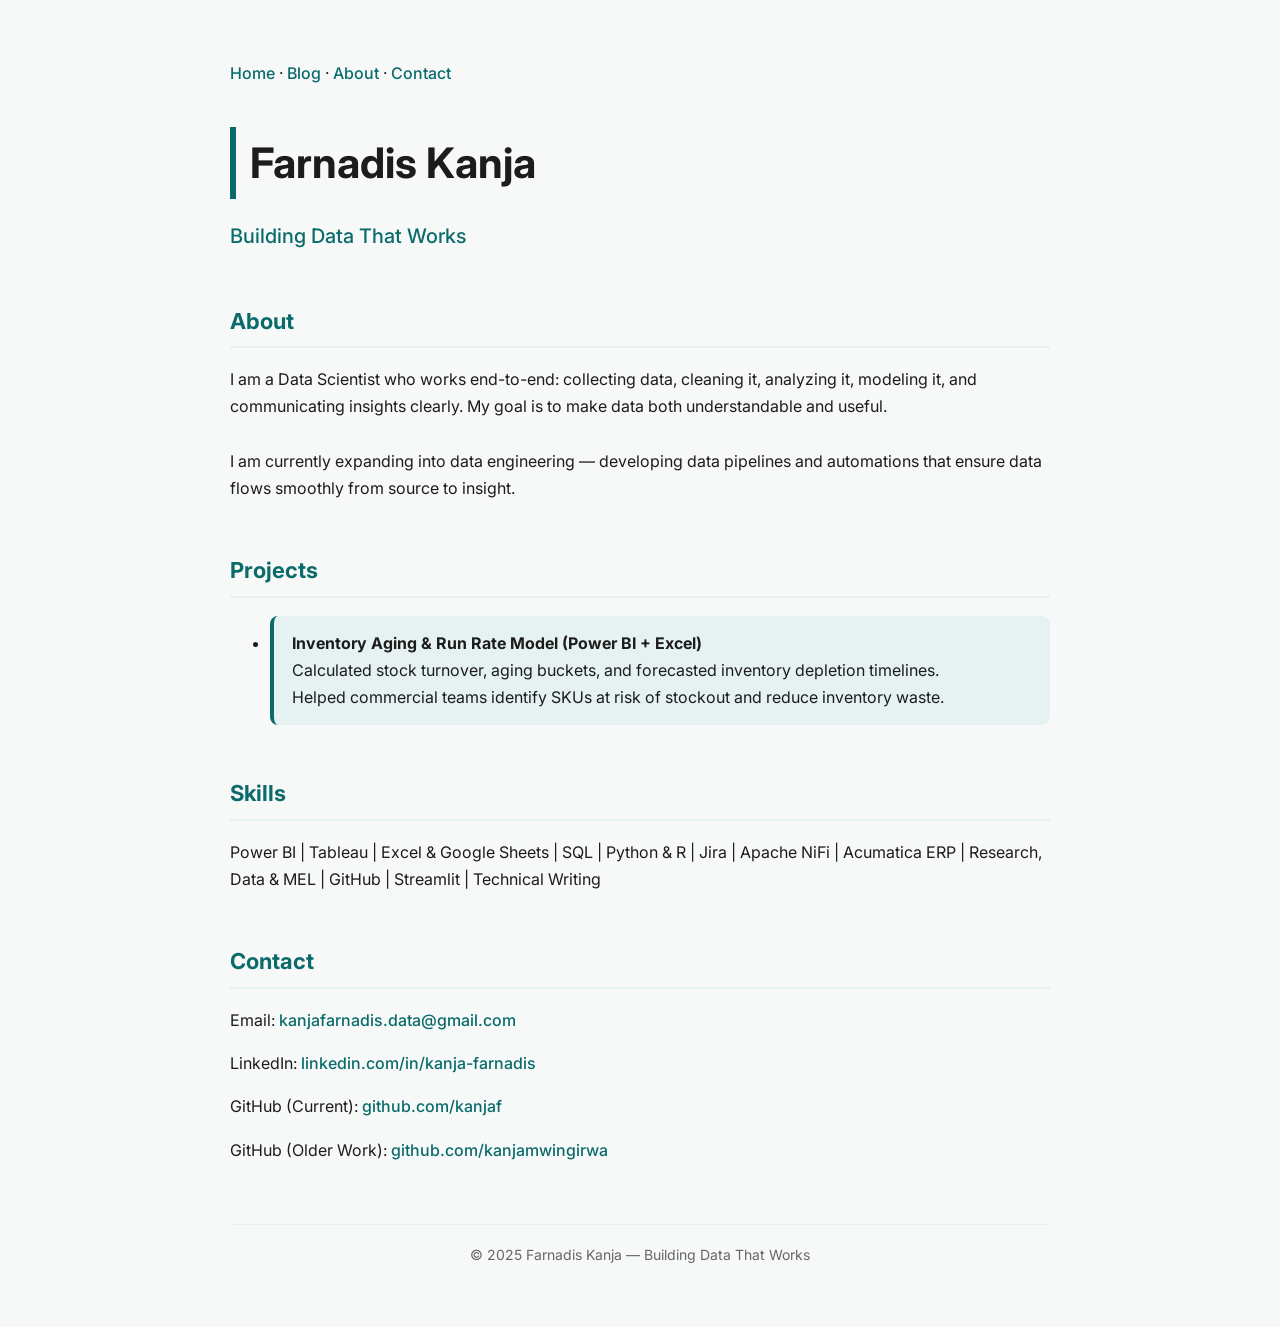
==== index.html @ cde95579 "Update index.html" ====
<!DOCTYPE html>
<html lang="en">
<head>
  <meta charset="UTF-8" />
  <meta name="viewport" content="width=device-width, initial-scale=1.0" />
  <title>Farnadis Kanja | Building Data That Works</title>
  <link href="https://fonts.googleapis.com/css2?family=Inter:wght@300;500;700&display=swap" rel="stylesheet">

  <style>
    :root {
      --teal: #0b6b6b;
      --teal-soft: #e6f2f2;
    }

    body {
      font-family: 'Inter', sans-serif;
      background: #f7f9f9;
      color: #1c1c1c;
      max-width: 820px;
      margin: 60px auto;
      padding: 0 20px;
      line-height: 1.7;
    }

    h1 {
      font-size: 42px;
      margin-bottom: 5px;
      font-weight: 700;
      border-left: 6px solid var(--teal);
      padding-left: 14px;
    }

    .tagline {
      color: var(--teal);
      font-size: 20px;
      margin-bottom: 40px;
      font-weight: 500;
    }

    h2 {
      font-size: 22px;
      margin-top: 50px;
      color: var(--teal);
      border-bottom: 2px solid var(--teal-soft);
      padding-bottom: 6px;
    }

    a {
      color: var(--teal);
      text-decoration: none;
      font-weight: 500;
    }
    a:hover {
      text-decoration: underline;
    }

    .nav {
      margin-bottom: 40px;
      font-size: 16px;
    }

    .project-list li {
      background: var(--teal-soft);
      padding: 14px 18px;
      margin-bottom: 12px;
      border-radius: 8px;
      border-left: 4px solid var(--teal);
    }

    footer {
      margin-top: 60px;
      font-size: 14px;
      color: #666;
      text-align: center;
      border-top: 1px solid var(--teal-soft);
      padding-top: 18px;
    }
  </style>
</head>

<body>

  <nav class="nav">
    <a href="/index.html">Home</a> ·
    <a href="/articles/index.html">Blog</a> ·
    <a href="/about.html">About</a> ·
    <a href="/contact.html">Contact</a>
  </nav>

  <h1>Farnadis Kanja</h1>
  <p class="tagline">Building Data That Works</p>

  <h2>About</h2>
  <p>
    I am a Data Scientist who works end-to-end: collecting data, cleaning it, analyzing it, modeling it, and communicating insights clearly. My goal is to make data both understandable and useful.
    <br><br>
    I am currently expanding into data engineering — developing data pipelines and automations that ensure data flows smoothly from source to insight.
  </p>

  <h2>Projects</h2>
  <ul class="project-list">
    <li>
      <strong>Inventory Aging & Run Rate Model (Power BI + Excel)</strong><br>
      Calculated stock turnover, aging buckets, and forecasted inventory depletion timelines.<br>
      Helped commercial teams identify SKUs at risk of stockout and reduce inventory waste.
    </li>
  </ul>

  <h2>Skills</h2>
  <p>
    Power BI | Tableau | Excel & Google Sheets | SQL | Python & R | Jira | Apache NiFi | Acumatica ERP | Research, Data & MEL | GitHub | Streamlit | Technical Writing
  </p>

  <h2>Contact</h2>
  <p>Email: <a href="mailto:kanjafarnadis.data@gmail.com">kanjafarnadis.data@gmail.com</a></p>
  <p>LinkedIn: <a href="https://www.linkedin.com/in/kanja-farnadis" target="_blank">linkedin.com/in/kanja-farnadis</a></p>
  <p>GitHub (Current): <a href="https://github.com/kanjaf" target="_blank">github.com/kanjaf</a></p>
  <p>GitHub (Older Work): <a href="https://github.com/kanjamwingirwa" target="_blank">github.com/kanjamwingirwa</a></p>

  <footer>
    © 2025 Farnadis Kanja — Building Data That Works
  </footer>

</body>
</html>
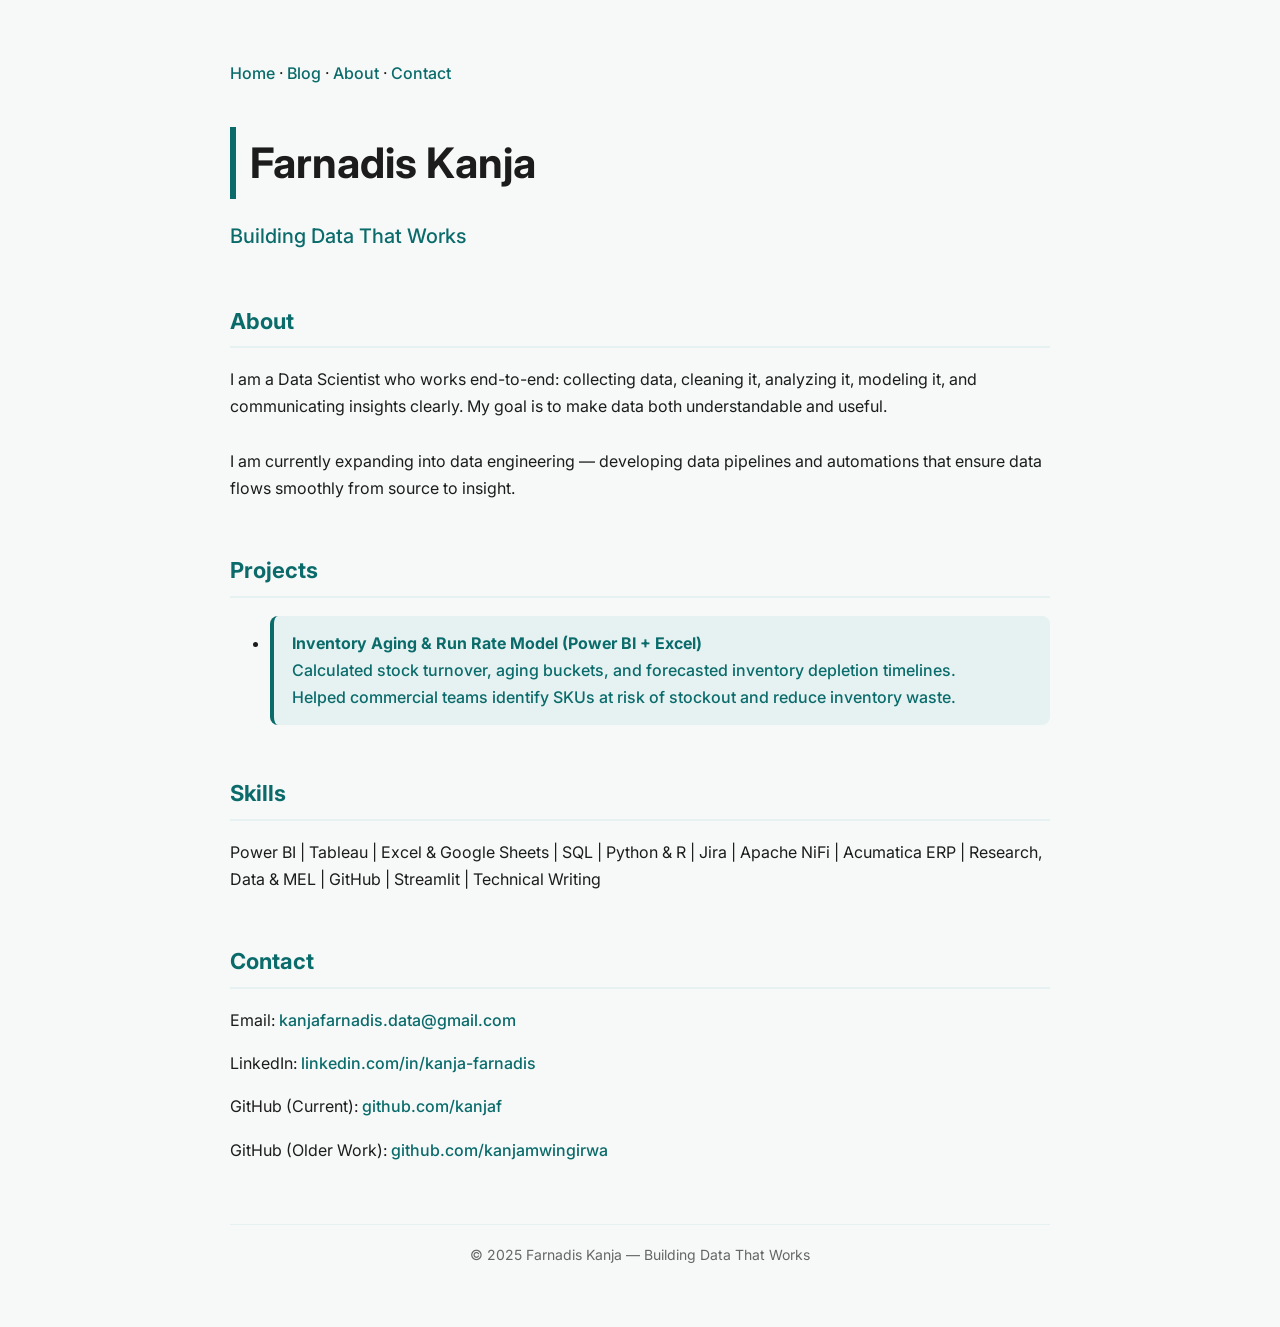
==== commit 2d963c14: "Update index.html" ====
--- a/index.html
+++ b/index.html
@@ -98,13 +98,16 @@
   </p>
 
   <h2>Projects</h2>
-  <ul class="project-list">
-    <li>
+<ul class="project-list">
+  <li>
+    <a href="inventory-model.html">
       <strong>Inventory Aging & Run Rate Model (Power BI + Excel)</strong><br>
       Calculated stock turnover, aging buckets, and forecasted inventory depletion timelines.<br>
       Helped commercial teams identify SKUs at risk of stockout and reduce inventory waste.
-    </li>
-  </ul>
+    </a>
+  </li>
+</ul>
+
 
   <h2>Skills</h2>
   <p>
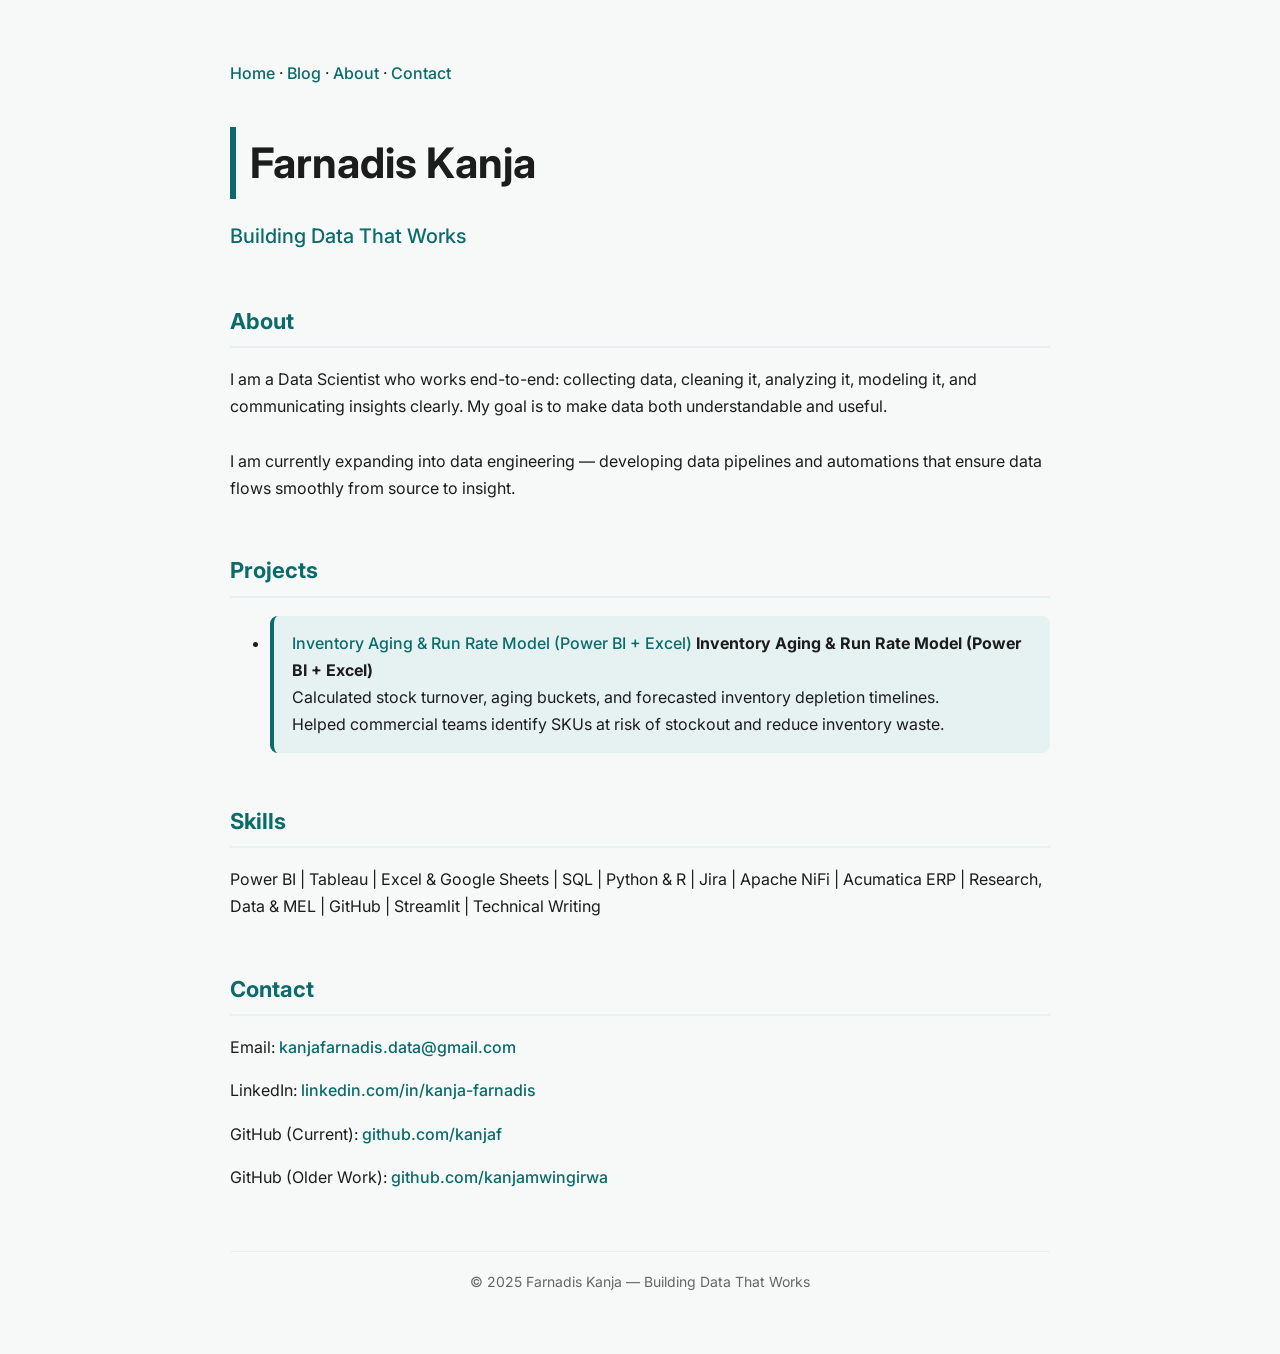
==== commit 5174bd42: "Update index.html" ====
--- a/index.html
+++ b/index.html
@@ -100,7 +100,7 @@
   <h2>Projects</h2>
 <ul class="project-list">
   <li>
-    <a href="inventory-model.html">
+    <a href="projects/index.html">Inventory Aging & Run Rate Model (Power BI + Excel)</a>
       <strong>Inventory Aging & Run Rate Model (Power BI + Excel)</strong><br>
       Calculated stock turnover, aging buckets, and forecasted inventory depletion timelines.<br>
       Helped commercial teams identify SKUs at risk of stockout and reduce inventory waste.
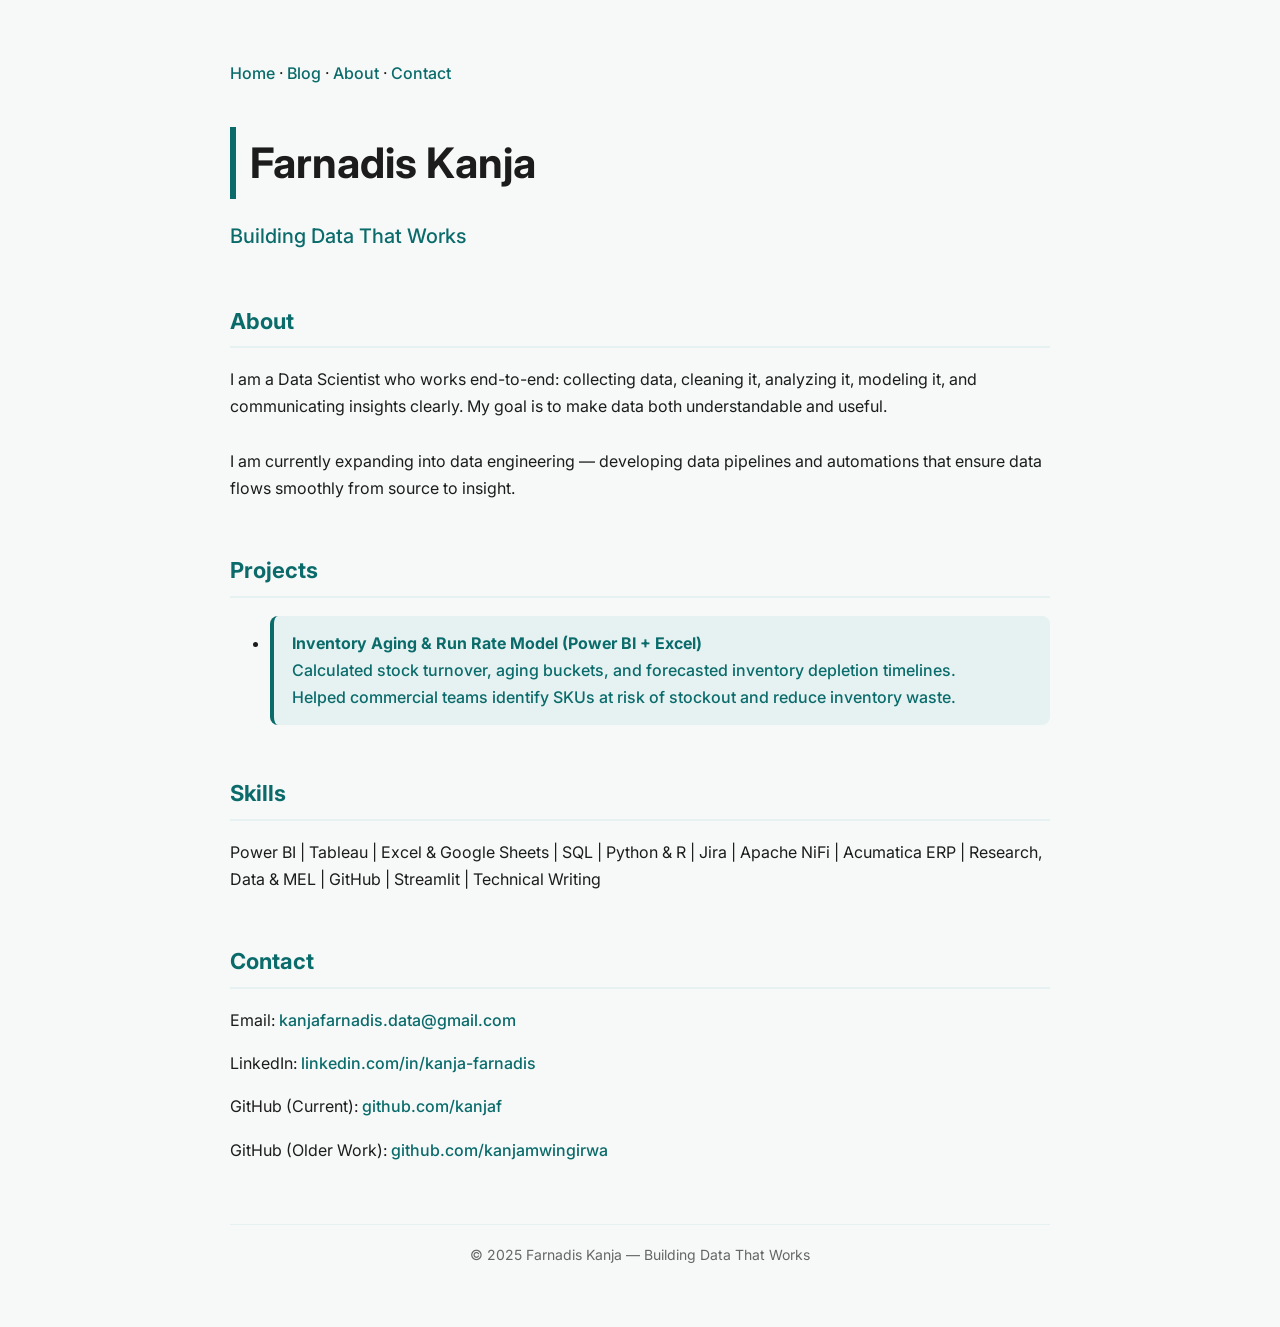
==== commit 23bc2a06: "Update index.html" ====
--- a/index.html
+++ b/index.html
@@ -98,15 +98,16 @@
   </p>
 
   <h2>Projects</h2>
-<ul class="project-list">
-  <li>
-    <a href="projects/index.html">Inventory Aging & Run Rate Model (Power BI + Excel)</a>
+  <ul class="project-list">
+   <li>
+    <a href="projects/index.html">
       <strong>Inventory Aging & Run Rate Model (Power BI + Excel)</strong><br>
       Calculated stock turnover, aging buckets, and forecasted inventory depletion timelines.<br>
       Helped commercial teams identify SKUs at risk of stockout and reduce inventory waste.
     </a>
-  </li>
-</ul>
+   </li>
+  </ul>
+
 
 
   <h2>Skills</h2>
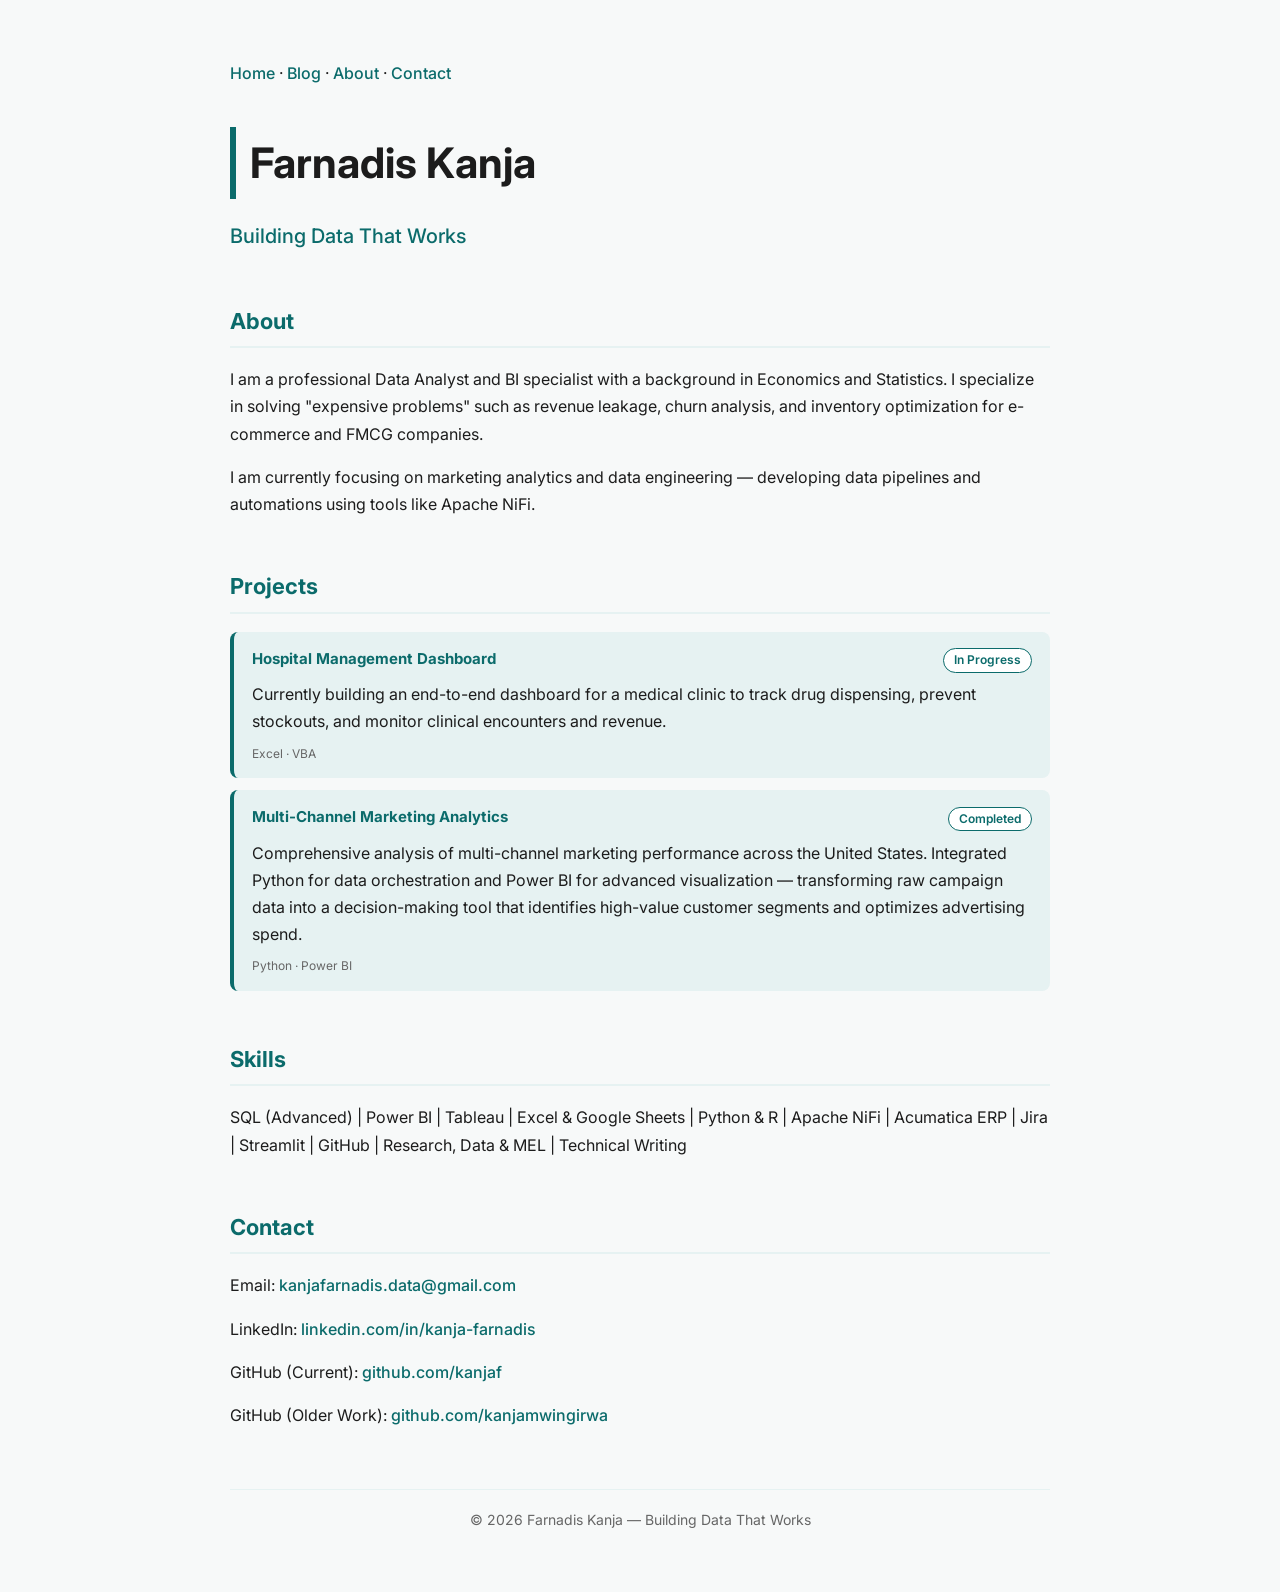
==== commit 37cd2e55: "Update index.html" ====
--- a/index.html
+++ b/index.html
@@ -3,15 +3,14 @@
 <head>
   <meta charset="UTF-8" />
   <meta name="viewport" content="width=device-width, initial-scale=1.0" />
+  <meta name="description" content="Farnadis Kanja — Data Analyst and BI Specialist solving revenue leakage, churn, and inventory problems." />
   <title>Farnadis Kanja | Building Data That Works</title>
   <link href="https://fonts.googleapis.com/css2?family=Inter:wght@300;500;700&display=swap" rel="stylesheet">
-
   <style>
     :root {
       --teal: #0b6b6b;
       --teal-soft: #e6f2f2;
     }
-
     body {
       font-family: 'Inter', sans-serif;
       background: #f7f9f9;
@@ -21,7 +20,6 @@
       padding: 0 20px;
       line-height: 1.7;
     }
-
     h1 {
       font-size: 42px;
       margin-bottom: 5px;
@@ -29,14 +27,12 @@
       border-left: 6px solid var(--teal);
       padding-left: 14px;
     }
-
     .tagline {
       color: var(--teal);
       font-size: 20px;
       margin-bottom: 40px;
       font-weight: 500;
     }
-
     h2 {
       font-size: 22px;
       margin-top: 50px;
@@ -44,7 +40,6 @@
       border-bottom: 2px solid var(--teal-soft);
       padding-bottom: 6px;
     }
-
     a {
       color: var(--teal);
       text-decoration: none;
@@ -53,20 +48,58 @@
     a:hover {
       text-decoration: underline;
     }
-
     .nav {
       margin-bottom: 40px;
       font-size: 16px;
     }
-
+    .project-list {
+      list-style: none;
+      padding: 0;
+      margin: 0;
+    }
     .project-list li {
       background: var(--teal-soft);
       padding: 14px 18px;
       margin-bottom: 12px;
       border-radius: 8px;
       border-left: 4px solid var(--teal);
+      transition: box-shadow 0.2s, transform 0.15s;
     }
-
+    .project-list li:hover {
+      box-shadow: 0 3px 14px rgba(11,107,107,0.13);
+      transform: translateY(-2px);
+    }
+    .project-list li a {
+      display: block;
+      color: #1c1c1c;
+      font-weight: 400;
+    }
+    .project-list li a strong {
+      color: var(--teal);
+      font-size: 15px;
+      display: block;
+      margin-bottom: 4px;
+    }
+    .proj-meta {
+      display: flex;
+      align-items: center;
+      justify-content: space-between;
+      margin-bottom: 6px;
+    }
+    .proj-tag {
+      font-size: 12px;
+      font-weight: 600;
+      color: var(--teal);
+      background: #fff;
+      border: 1px solid var(--teal);
+      border-radius: 20px;
+      padding: 1px 10px;
+    }
+    .proj-tools {
+      font-size: 12px;
+      color: #666;
+      margin-top: 8px;
+    }
     footer {
       margin-top: 60px;
       font-size: 14px;
@@ -77,14 +110,13 @@
     }
   </style>
 </head>
-
 <body>
 
   <nav class="nav">
-    <a href="/index.html">Home</a> ·
-    <a href="/articles/index.html">Blog</a> ·
-    <a href="/about.html">About</a> ·
-    <a href="/contact.html">Contact</a>
+    <a href="index.html">Home</a> ·
+    <a href="articles/index.html">Blog</a> ·
+    <a href="about.html">About</a> ·
+    <a href="contact.html">Contact</a>
   </nav>
 
   <h1>Farnadis Kanja</h1>
@@ -92,37 +124,52 @@
 
   <h2>About</h2>
   <p>
-    I am a Data Scientist who works end-to-end: collecting data, cleaning it, analyzing it, modeling it, and communicating insights clearly. My goal is to make data both understandable and useful.
-    <br><br>
-    I am currently expanding into data engineering — developing data pipelines and automations that ensure data flows smoothly from source to insight.
+    I am a professional Data Analyst and BI specialist with a background in Economics and Statistics. I specialize in solving "expensive problems" such as revenue leakage, churn analysis, and inventory optimization for e-commerce and FMCG companies.
+  </p>
+  <p>
+    I am currently focusing on marketing analytics and data engineering — developing data pipelines and automations using tools like Apache NiFi.
   </p>
 
   <h2>Projects</h2>
   <ul class="project-list">
-   <li>
-    <a href="projects/index.html">
-      <strong>Inventory Aging & Run Rate Model (Power BI + Excel)</strong><br>
-      Calculated stock turnover, aging buckets, and forecasted inventory depletion timelines.<br>
-      Helped commercial teams identify SKUs at risk of stockout and reduce inventory waste.
-    </a>
-   </li>
+
+    <li>
+      <a href="projects/index.html">
+        <div class="proj-meta">
+          <strong>Hospital Management Dashboard</strong>
+          <span class="proj-tag">In Progress</span>
+        </div>
+        Currently building an end-to-end dashboard for a medical clinic to track drug dispensing, prevent stockouts, and monitor clinical encounters and revenue.
+        <div class="proj-tools">Excel · VBA</div>
+      </a>
+    </li>
+
+    <li>
+      <a href="projects/marketing-analytics.html">
+        <div class="proj-meta">
+          <strong>Multi-Channel Marketing Analytics</strong>
+          <span class="proj-tag">Completed</span>
+        </div>
+        Comprehensive analysis of multi-channel marketing performance across the United States. Integrated Python for data orchestration and Power BI for advanced visualization — transforming raw campaign data into a decision-making tool that identifies high-value customer segments and optimizes advertising spend.
+        <div class="proj-tools">Python · Power BI</div>
+      </a>
+    </li>
+
   </ul>
-
-
 
   <h2>Skills</h2>
   <p>
-    Power BI | Tableau | Excel & Google Sheets | SQL | Python & R | Jira | Apache NiFi | Acumatica ERP | Research, Data & MEL | GitHub | Streamlit | Technical Writing
+    SQL (Advanced) | Power BI | Tableau | Excel &amp; Google Sheets | Python &amp; R | Apache NiFi | Acumatica ERP | Jira | Streamlit | GitHub | Research, Data &amp; MEL | Technical Writing
   </p>
 
   <h2>Contact</h2>
   <p>Email: <a href="mailto:kanjafarnadis.data@gmail.com">kanjafarnadis.data@gmail.com</a></p>
-  <p>LinkedIn: <a href="https://www.linkedin.com/in/kanja-farnadis" target="_blank">linkedin.com/in/kanja-farnadis</a></p>
-  <p>GitHub (Current): <a href="https://github.com/kanjaf" target="_blank">github.com/kanjaf</a></p>
-  <p>GitHub (Older Work): <a href="https://github.com/kanjamwingirwa" target="_blank">github.com/kanjamwingirwa</a></p>
+  <p>LinkedIn: <a href="https://www.linkedin.com/in/kanja-farnadis" target="_blank" rel="noopener noreferrer">linkedin.com/in/kanja-farnadis</a></p>
+  <p>GitHub (Current): <a href="https://github.com/kanjaf" target="_blank" rel="noopener noreferrer">github.com/kanjaf</a></p>
+  <p>GitHub (Older Work): <a href="https://github.com/kanjamwingirwa" target="_blank" rel="noopener noreferrer">github.com/kanjamwingirwa</a></p>
 
   <footer>
-    © 2025 Farnadis Kanja — Building Data That Works
+    © 2026 Farnadis Kanja — Building Data That Works
   </footer>
 
 </body>
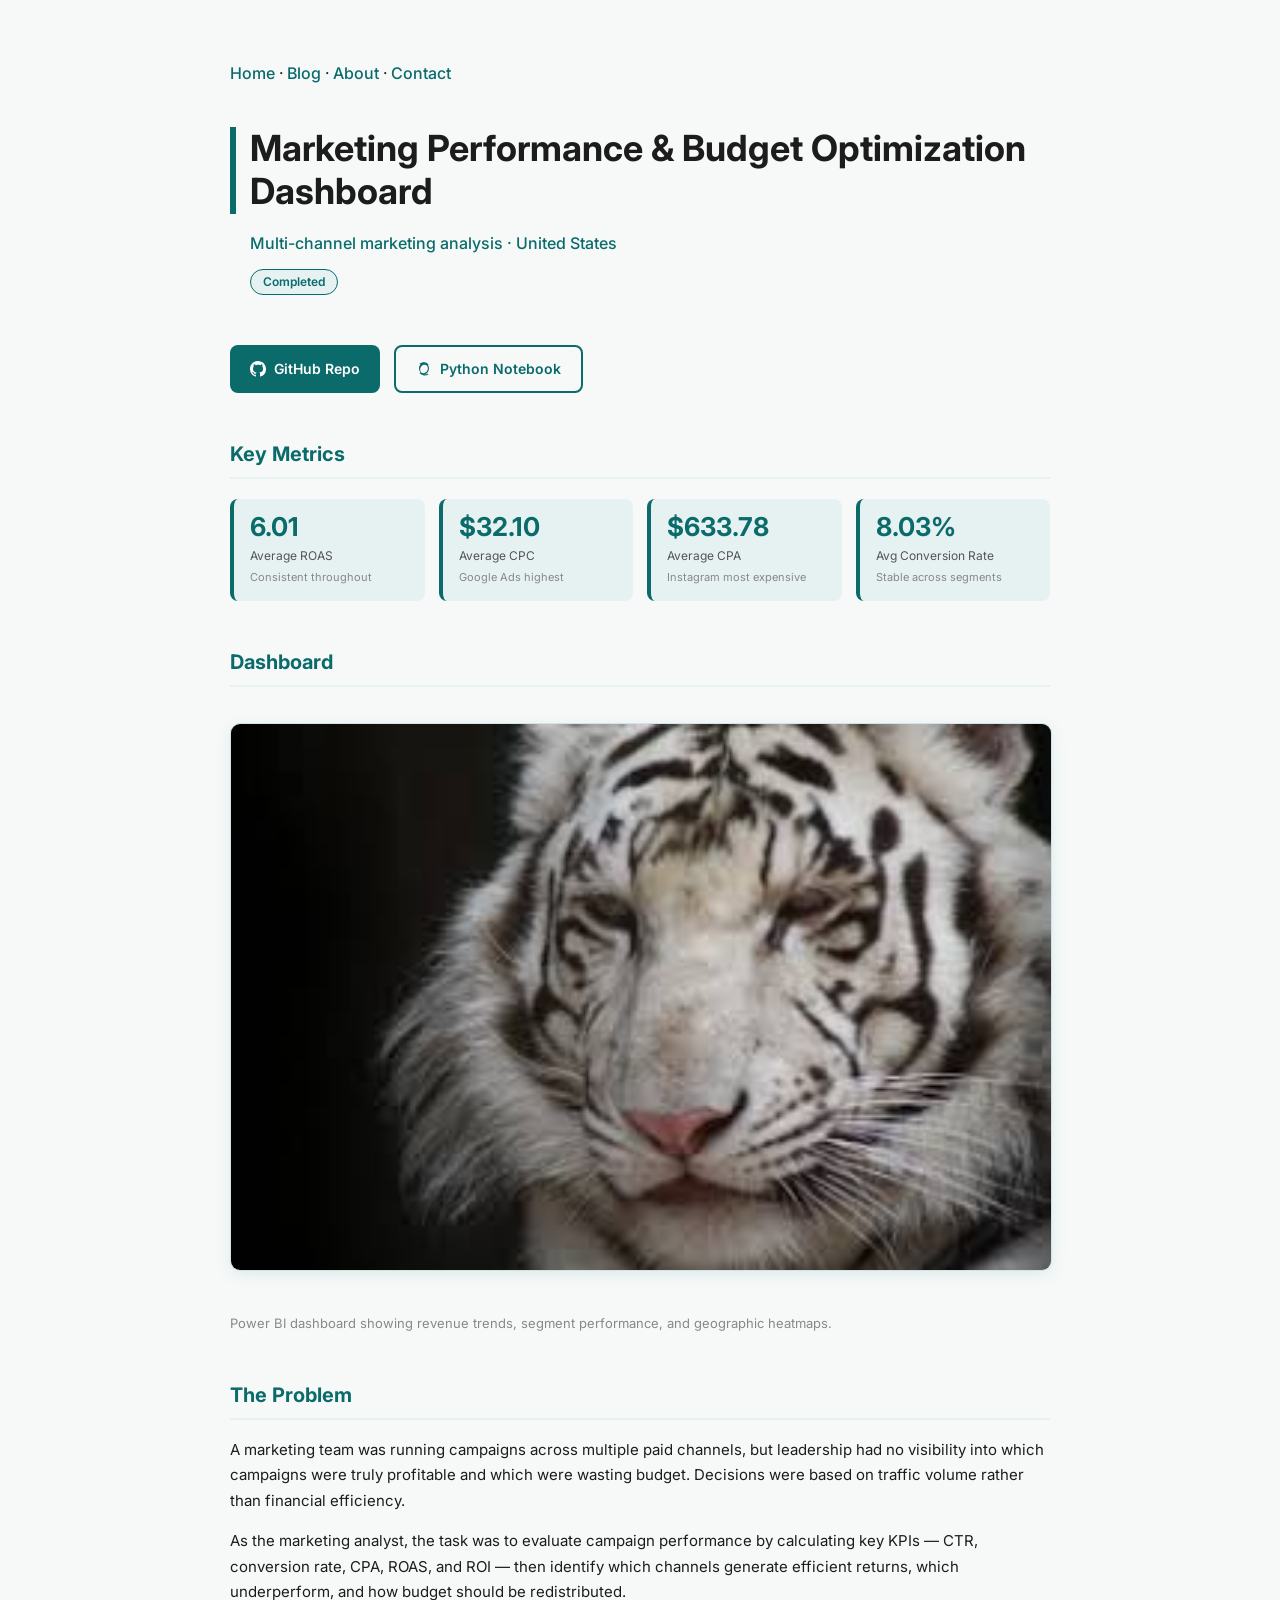
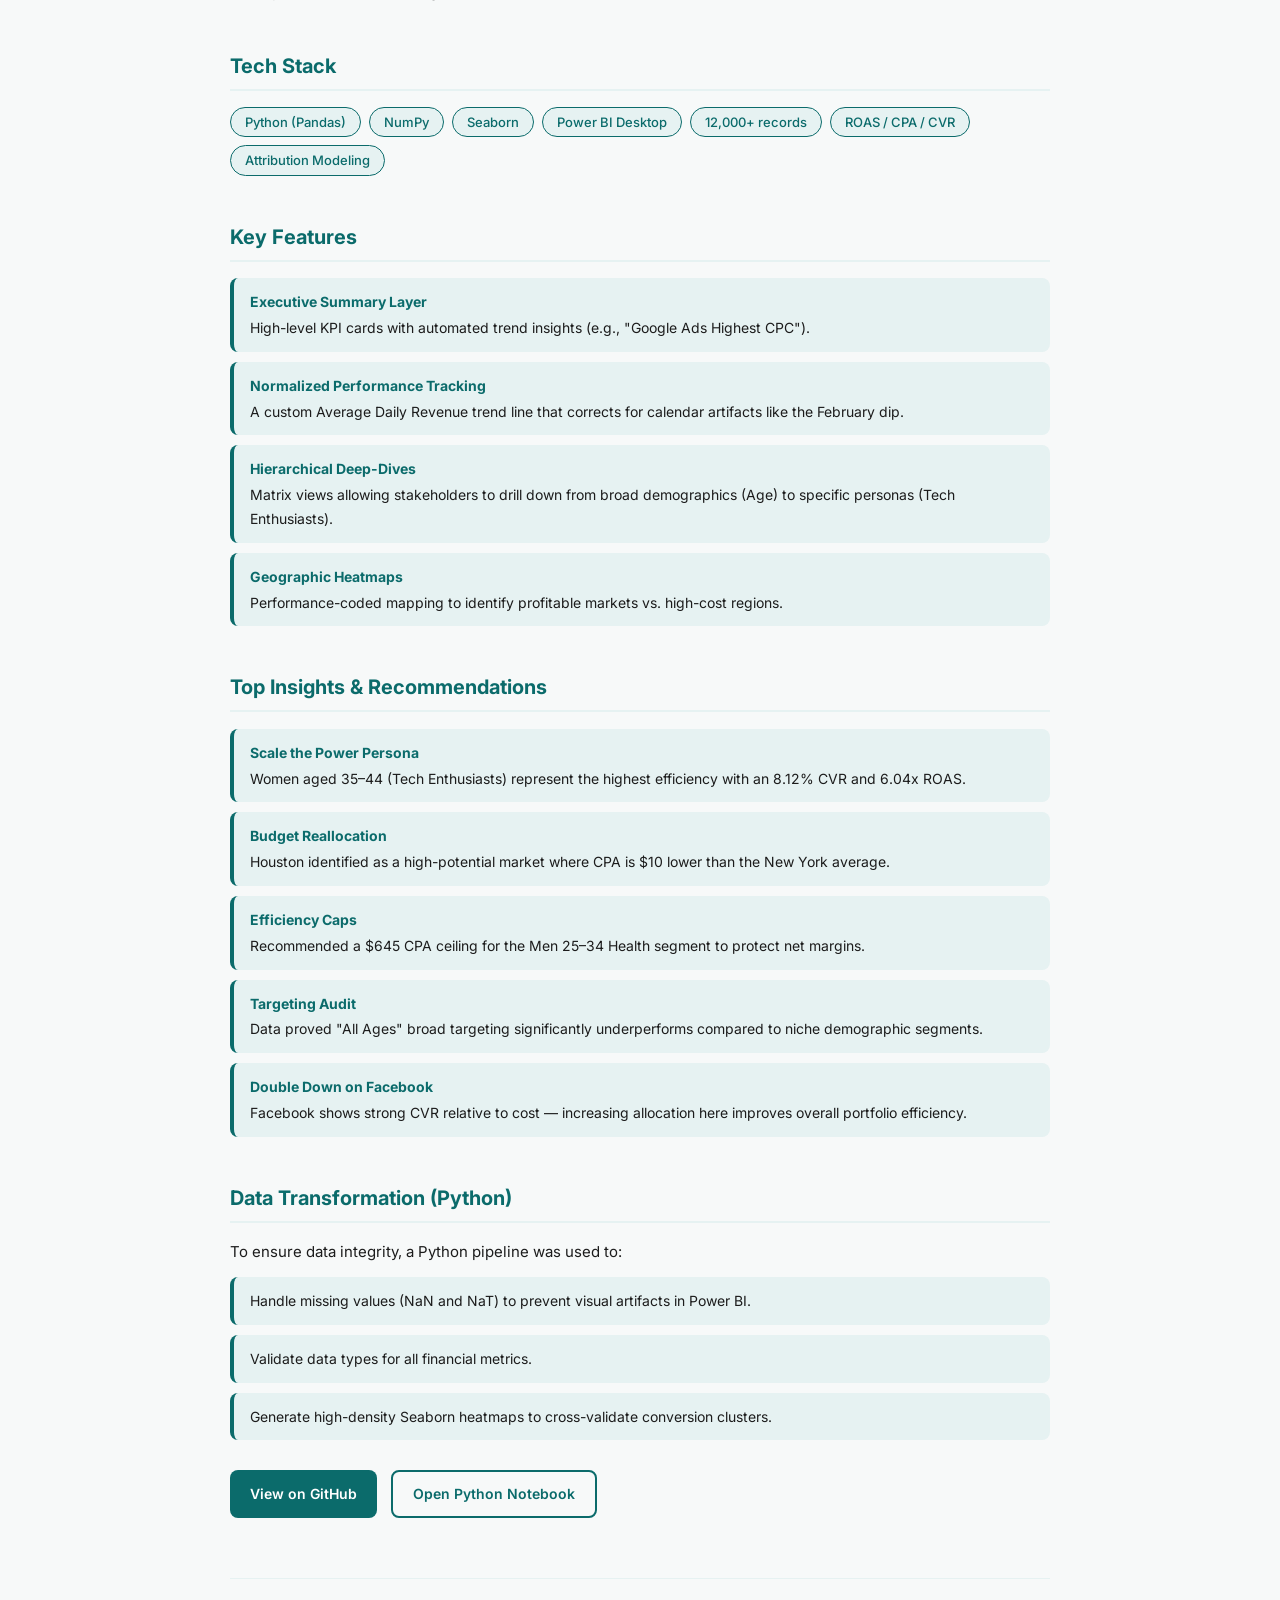
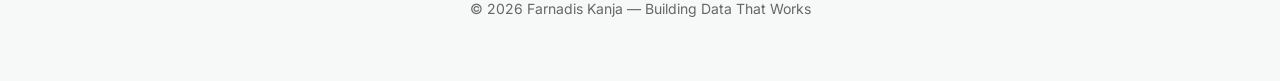
==== commit ed7fd61a: "Update index.html" ====
--- a/index.html
+++ b/index.html
@@ -3,8 +3,8 @@
 <head>
   <meta charset="UTF-8" />
   <meta name="viewport" content="width=device-width, initial-scale=1.0" />
-  <meta name="description" content="Farnadis Kanja — Data Analyst and BI Specialist solving revenue leakage, churn, and inventory problems." />
-  <title>Farnadis Kanja | Building Data That Works</title>
+  <meta name="description" content="Marketing Performance & Budget Optimization Dashboard — Farnadis Kanja" />
+  <title>Marketing Analytics | Farnadis Kanja</title>
   <link href="https://fonts.googleapis.com/css2?family=Inter:wght@300;500;700&display=swap" rel="stylesheet">
   <style>
     :root {
@@ -21,85 +21,168 @@
       line-height: 1.7;
     }
     h1 {
-      font-size: 42px;
+      font-size: 36px;
       margin-bottom: 5px;
       font-weight: 700;
       border-left: 6px solid var(--teal);
       padding-left: 14px;
+      line-height: 1.2;
     }
     .tagline {
       color: var(--teal);
+      font-size: 16px;
+      margin-bottom: 10px;
+      font-weight: 500;
+      padding-left: 20px;
+    }
+    .status-badge {
+      display: inline-block;
+      font-size: 12px;
+      font-weight: 600;
+      color: var(--teal);
+      background: var(--teal-soft);
+      border: 1px solid var(--teal);
+      border-radius: 20px;
+      padding: 2px 12px;
+      margin-left: 20px;
+      margin-bottom: 30px;
+    }
+    h2 {
       font-size: 20px;
-      margin-bottom: 40px;
-      font-weight: 500;
-    }
-    h2 {
-      font-size: 22px;
-      margin-top: 50px;
+      margin-top: 44px;
       color: var(--teal);
       border-bottom: 2px solid var(--teal-soft);
       padding-bottom: 6px;
     }
+    h3 {
+      font-size: 16px;
+      color: var(--teal);
+      margin-top: 20px;
+      margin-bottom: 6px;
+    }
     a {
       color: var(--teal);
       text-decoration: none;
       font-weight: 500;
     }
-    a:hover {
-      text-decoration: underline;
-    }
+    a:hover { text-decoration: underline; }
     .nav {
       margin-bottom: 40px;
       font-size: 16px;
     }
-    .project-list {
+
+    /* KPI cards */
+    .kpi-grid {
+      display: grid;
+      grid-template-columns: repeat(auto-fit, minmax(160px, 1fr));
+      gap: 14px;
+      margin: 20px 0;
+    }
+    .kpi-card {
+      background: var(--teal-soft);
+      border-left: 4px solid var(--teal);
+      border-radius: 8px;
+      padding: 14px 16px;
+    }
+    .kpi-card .kpi-value {
+      font-size: 26px;
+      font-weight: 700;
+      color: var(--teal);
+      line-height: 1.1;
+    }
+    .kpi-card .kpi-label {
+      font-size: 12px;
+      color: #555;
+      margin-top: 4px;
+    }
+    .kpi-card .kpi-note {
+      font-size: 11px;
+      color: #888;
+      margin-top: 2px;
+    }
+
+    /* Dashboard screenshot */
+    .dashboard-img {
+      width: 100%;
+      border-radius: 10px;
+      border: 1px solid #d0e4e4;
+      margin: 20px 0;
+      box-shadow: 0 4px 16px rgba(11,107,107,0.1);
+    }
+
+    /* Tech stack pills */
+    .pill-group {
+      display: flex;
+      flex-wrap: wrap;
+      gap: 8px;
+      margin: 14px 0;
+    }
+    .pill {
+      background: var(--teal-soft);
+      border: 1px solid var(--teal);
+      color: var(--teal);
+      font-size: 13px;
+      font-weight: 500;
+      border-radius: 20px;
+      padding: 3px 14px;
+    }
+
+    /* Insights list */
+    .insight-list {
       list-style: none;
       padding: 0;
       margin: 0;
     }
-    .project-list li {
-      background: var(--teal-soft);
-      padding: 14px 18px;
-      margin-bottom: 12px;
+    .insight-list li {
+      background: var(--teal-soft);
+      border-left: 4px solid var(--teal);
       border-radius: 8px;
-      border-left: 4px solid var(--teal);
-      transition: box-shadow 0.2s, transform 0.15s;
-    }
-    .project-list li:hover {
-      box-shadow: 0 3px 14px rgba(11,107,107,0.13);
-      transform: translateY(-2px);
-    }
-    .project-list li a {
+      padding: 12px 16px;
+      margin-bottom: 10px;
+      font-size: 14px;
+    }
+    .insight-list li strong {
+      color: var(--teal);
       display: block;
-      color: #1c1c1c;
-      font-weight: 400;
-    }
-    .project-list li a strong {
-      color: var(--teal);
-      font-size: 15px;
-      display: block;
-      margin-bottom: 4px;
-    }
-    .proj-meta {
+      margin-bottom: 2px;
+    }
+
+    /* Links row */
+    .links-row {
       display: flex;
+      gap: 14px;
+      flex-wrap: wrap;
+      margin: 20px 0;
+    }
+    .link-btn {
+      display: inline-flex;
       align-items: center;
-      justify-content: space-between;
-      margin-bottom: 6px;
-    }
-    .proj-tag {
-      font-size: 12px;
+      gap: 8px;
+      background: var(--teal);
+      color: #fff !important;
+      font-size: 14px;
       font-weight: 600;
-      color: var(--teal);
-      background: #fff;
-      border: 1px solid var(--teal);
-      border-radius: 20px;
-      padding: 1px 10px;
-    }
-    .proj-tools {
-      font-size: 12px;
-      color: #666;
-      margin-top: 8px;
-    }
+      padding: 10px 20px;
+      border-radius: 8px;
+      text-decoration: none !important;
+      transition: background 0.2s, transform 0.15s;
+    }
+    .link-btn:hover {
+      background: #094f4f;
+      transform: translateY(-1px);
+      text-decoration: none !important;
+    }
+    .link-btn.outline {
+      background: transparent;
+      color: var(--teal) !important;
+      border: 2px solid var(--teal);
+    }
+    .link-btn.outline:hover {
+      background: var(--teal-soft);
+    }
+
+    p { margin-bottom: 12px; font-size: 15px; }
+
     footer {
       margin-top: 60px;
       font-size: 14px;
@@ -113,60 +196,145 @@
 <body>
 
   <nav class="nav">
-    <a href="index.html">Home</a> ·
-    <a href="articles/index.html">Blog</a> ·
-    <a href="about.html">About</a> ·
-    <a href="contact.html">Contact</a>
+    <a href="../index.html">Home</a> ·
+    <a href="../articles/index.html">Blog</a> ·
+    <a href="../about.html">About</a> ·
+    <a href="../contact.html">Contact</a>
   </nav>
 
-  <h1>Farnadis Kanja</h1>
-  <p class="tagline">Building Data That Works</p>
-
-  <h2>About</h2>
+  <h1>Marketing Performance &amp; Budget Optimization Dashboard</h1>
+  <p class="tagline">Multi-channel marketing analysis · United States</p>
+  <span class="status-badge">Completed</span>
+
+  <!-- Links -->
+  <div class="links-row">
+    <a class="link-btn" href="https://github.com/kanjaf/Marketing_Campaign_Analysis" target="_blank" rel="noopener noreferrer">
+      <!-- GitHub icon -->
+      <svg width="16" height="16" viewBox="0 0 24 24" fill="white" xmlns="http://www.w3.org/2000/svg">
+        <path d="M12 0C5.37 0 0 5.37 0 12c0 5.31 3.435 9.795 8.205 11.385.6.105.825-.255.825-.57 0-.285-.015-1.23-.015-2.235-3.015.555-3.795-.735-4.035-1.41-.135-.345-.72-1.41-1.23-1.695-.42-.225-1.02-.78-.015-.795.945-.015 1.62.87 1.845 1.23 1.08 1.815 2.805 1.305 3.495.99.105-.78.42-1.305.765-1.605-2.67-.3-5.46-1.335-5.46-5.925 0-1.305.465-2.385 1.23-3.225-.12-.3-.54-1.53.12-3.18 0 0 1.005-.315 3.3 1.23.96-.27 1.98-.405 3-.405s2.04.135 3 .405c2.295-1.56 3.3-1.23 3.3-1.23.66 1.65.24 2.88.12 3.18.765.84 1.23 1.905 1.23 3.225 0 4.605-2.805 5.625-5.475 5.925.435.375.81 1.095.81 2.22 0 1.605-.015 2.895-.015 3.3 0 .315.225.69.825.57A12.02 12.02 0 0 0 24 12c0-6.63-5.37-12-12-12z"/>
+      </svg>
+      GitHub Repo
+    </a>
+    <a class="link-btn outline" href="https://colab.research.google.com/drive/1gY-0YJ2Y0Zr2KJ2oaWGZYse2uiahQ6HK#scrollTo=WPK18uAO9vUw" target="_blank" rel="noopener noreferrer">
+      <!-- Colab icon -->
+      <svg width="16" height="16" viewBox="0 0 24 24" fill="#0b6b6b" xmlns="http://www.w3.org/2000/svg">
+        <path d="M16.9 4.8C13.7 1.6 8.8 1.3 5.2 4L6.6 5.4c2.8-2 6.7-1.7 9.2.8 2.7 2.7 2.7 7.2 0 9.9-2.5 2.5-6.4 2.8-9.2.8L5.2 18.3c3.6 2.7 8.5 2.4 11.7-.8 3.5-3.6 3.5-9.2 0-12.7z"/>
+        <path d="M7.1 19.2c3.2 3.2 8.1 3.5 11.7.8L17.4 18.6c-2.8 2-6.7 1.7-9.2-.8-2.7-2.7-2.7-7.2 0-9.9 2.5-2.5 6.4-2.8 9.2-.8l1.4-1.4C15.2.9 10.3 1.2 7.1 4.4c-3.5 3.5-3.5 9.3 0 12.8z"/>
+      </svg>
+      Python Notebook
+    </a>
+  </div>
+
+  <!-- KPIs -->
+  <h2>Key Metrics</h2>
+  <div class="kpi-grid">
+    <div class="kpi-card">
+      <div class="kpi-value">6.01</div>
+      <div class="kpi-label">Average ROAS</div>
+      <div class="kpi-note">Consistent throughout</div>
+    </div>
+    <div class="kpi-card">
+      <div class="kpi-value">$32.10</div>
+      <div class="kpi-label">Average CPC</div>
+      <div class="kpi-note">Google Ads highest</div>
+    </div>
+    <div class="kpi-card">
+      <div class="kpi-value">$633.78</div>
+      <div class="kpi-label">Average CPA</div>
+      <div class="kpi-note">Instagram most expensive</div>
+    </div>
+    <div class="kpi-card">
+      <div class="kpi-value">8.03%</div>
+      <div class="kpi-label">Avg Conversion Rate</div>
+      <div class="kpi-note">Stable across segments</div>
+    </div>
+  </div>
+
+  <!-- Dashboard screenshot -->
+  <h2>Dashboard</h2>
+  <img src="../tiger.jpg" alt="Marketing Performance Dashboard" class="dashboard-img" onerror="this.style.display='none'">
+  <p style="font-size:13px; color:#888;">Power BI dashboard showing revenue trends, segment performance, and geographic heatmaps.</p>
+
+  <!-- Problem -->
+  <h2>The Problem</h2>
   <p>
-    I am a professional Data Analyst and BI specialist with a background in Economics and Statistics. I specialize in solving "expensive problems" such as revenue leakage, churn analysis, and inventory optimization for e-commerce and FMCG companies.
+    A marketing team was running campaigns across multiple paid channels, but leadership had no visibility into which campaigns were truly profitable and which were wasting budget. Decisions were based on traffic volume rather than financial efficiency.
   </p>
   <p>
-    I am currently focusing on marketing analytics and data engineering — developing data pipelines and automations using tools like Apache NiFi.
+    As the marketing analyst, the task was to evaluate campaign performance by calculating key KPIs — CTR, conversion rate, CPA, ROAS, and ROI — then identify which channels generate efficient returns, which underperform, and how budget should be redistributed.
   </p>
 
-  <h2>Projects</h2>
-  <ul class="project-list">
-
-    <li>
-      <a href="projects/index.html">
-        <div class="proj-meta">
-          <strong>Hospital Management Dashboard</strong>
-          <span class="proj-tag">In Progress</span>
-        </div>
-        Currently building an end-to-end dashboard for a medical clinic to track drug dispensing, prevent stockouts, and monitor clinical encounters and revenue.
-        <div class="proj-tools">Excel · VBA</div>
-      </a>
-    </li>
-
-    <li>
-      <a href="projects/marketing-analytics.html">
-        <div class="proj-meta">
-          <strong>Multi-Channel Marketing Analytics</strong>
-          <span class="proj-tag">Completed</span>
-        </div>
-        Comprehensive analysis of multi-channel marketing performance across the United States. Integrated Python for data orchestration and Power BI for advanced visualization — transforming raw campaign data into a decision-making tool that identifies high-value customer segments and optimizes advertising spend.
-        <div class="proj-tools">Python · Power BI</div>
-      </a>
-    </li>
-
+  <!-- Tech stack -->
+  <h2>Tech Stack</h2>
+  <div class="pill-group">
+    <span class="pill">Python (Pandas)</span>
+    <span class="pill">NumPy</span>
+    <span class="pill">Seaborn</span>
+    <span class="pill">Power BI Desktop</span>
+    <span class="pill">12,000+ records</span>
+    <span class="pill">ROAS / CPA / CVR</span>
+    <span class="pill">Attribution Modeling</span>
+  </div>
+
+  <!-- Features -->
+  <h2>Key Features</h2>
+  <ul class="insight-list">
+    <li>
+      <strong>Executive Summary Layer</strong>
+      High-level KPI cards with automated trend insights (e.g., "Google Ads Highest CPC").
+    </li>
+    <li>
+      <strong>Normalized Performance Tracking</strong>
+      A custom Average Daily Revenue trend line that corrects for calendar artifacts like the February dip.
+    </li>
+    <li>
+      <strong>Hierarchical Deep-Dives</strong>
+      Matrix views allowing stakeholders to drill down from broad demographics (Age) to specific personas (Tech Enthusiasts).
+    </li>
+    <li>
+      <strong>Geographic Heatmaps</strong>
+      Performance-coded mapping to identify profitable markets vs. high-cost regions.
+    </li>
   </ul>
 
-  <h2>Skills</h2>
-  <p>
-    SQL (Advanced) | Power BI | Tableau | Excel &amp; Google Sheets | Python &amp; R | Apache NiFi | Acumatica ERP | Jira | Streamlit | GitHub | Research, Data &amp; MEL | Technical Writing
-  </p>
-
-  <h2>Contact</h2>
-  <p>Email: <a href="mailto:kanjafarnadis.data@gmail.com">kanjafarnadis.data@gmail.com</a></p>
-  <p>LinkedIn: <a href="https://www.linkedin.com/in/kanja-farnadis" target="_blank" rel="noopener noreferrer">linkedin.com/in/kanja-farnadis</a></p>
-  <p>GitHub (Current): <a href="https://github.com/kanjaf" target="_blank" rel="noopener noreferrer">github.com/kanjaf</a></p>
-  <p>GitHub (Older Work): <a href="https://github.com/kanjamwingirwa" target="_blank" rel="noopener noreferrer">github.com/kanjamwingirwa</a></p>
+  <!-- Insights -->
+  <h2>Top Insights &amp; Recommendations</h2>
+  <ul class="insight-list">
+    <li>
+      <strong>Scale the Power Persona</strong>
+      Women aged 35–44 (Tech Enthusiasts) represent the highest efficiency with an 8.12% CVR and 6.04x ROAS.
+    </li>
+    <li>
+      <strong>Budget Reallocation</strong>
+      Houston identified as a high-potential market where CPA is $10 lower than the New York average.
+    </li>
+    <li>
+      <strong>Efficiency Caps</strong>
+      Recommended a $645 CPA ceiling for the Men 25–34 Health segment to protect net margins.
+    </li>
+    <li>
+      <strong>Targeting Audit</strong>
+      Data proved "All Ages" broad targeting significantly underperforms compared to niche demographic segments.
+    </li>
+    <li>
+      <strong>Double Down on Facebook</strong>
+      Facebook shows strong CVR relative to cost — increasing allocation here improves overall portfolio efficiency.
+    </li>
+  </ul>
+
+  <!-- Python -->
+  <h2>Data Transformation (Python)</h2>
+  <p>To ensure data integrity, a Python pipeline was used to:</p>
+  <ul class="insight-list">
+    <li>Handle missing values (NaN and NaT) to prevent visual artifacts in Power BI.</li>
+    <li>Validate data types for all financial metrics.</li>
+    <li>Generate high-density Seaborn heatmaps to cross-validate conversion clusters.</li>
+  </ul>
+
+  <div class="links-row" style="margin-top: 30px;">
+    <a class="link-btn" href="https://github.com/kanjaf/Marketing_Campaign_Analysis" target="_blank" rel="noopener noreferrer">View on GitHub</a>
+    <a class="link-btn outline" href="https://colab.research.google.com/drive/1gY-0YJ2Y0Zr2KJ2oaWGZYse2uiahQ6HK#scrollTo=WPK18uAO9vUw" target="_blank" rel="noopener noreferrer">Open Python Notebook</a>
+  </div>
 
   <footer>
     © 2026 Farnadis Kanja — Building Data That Works
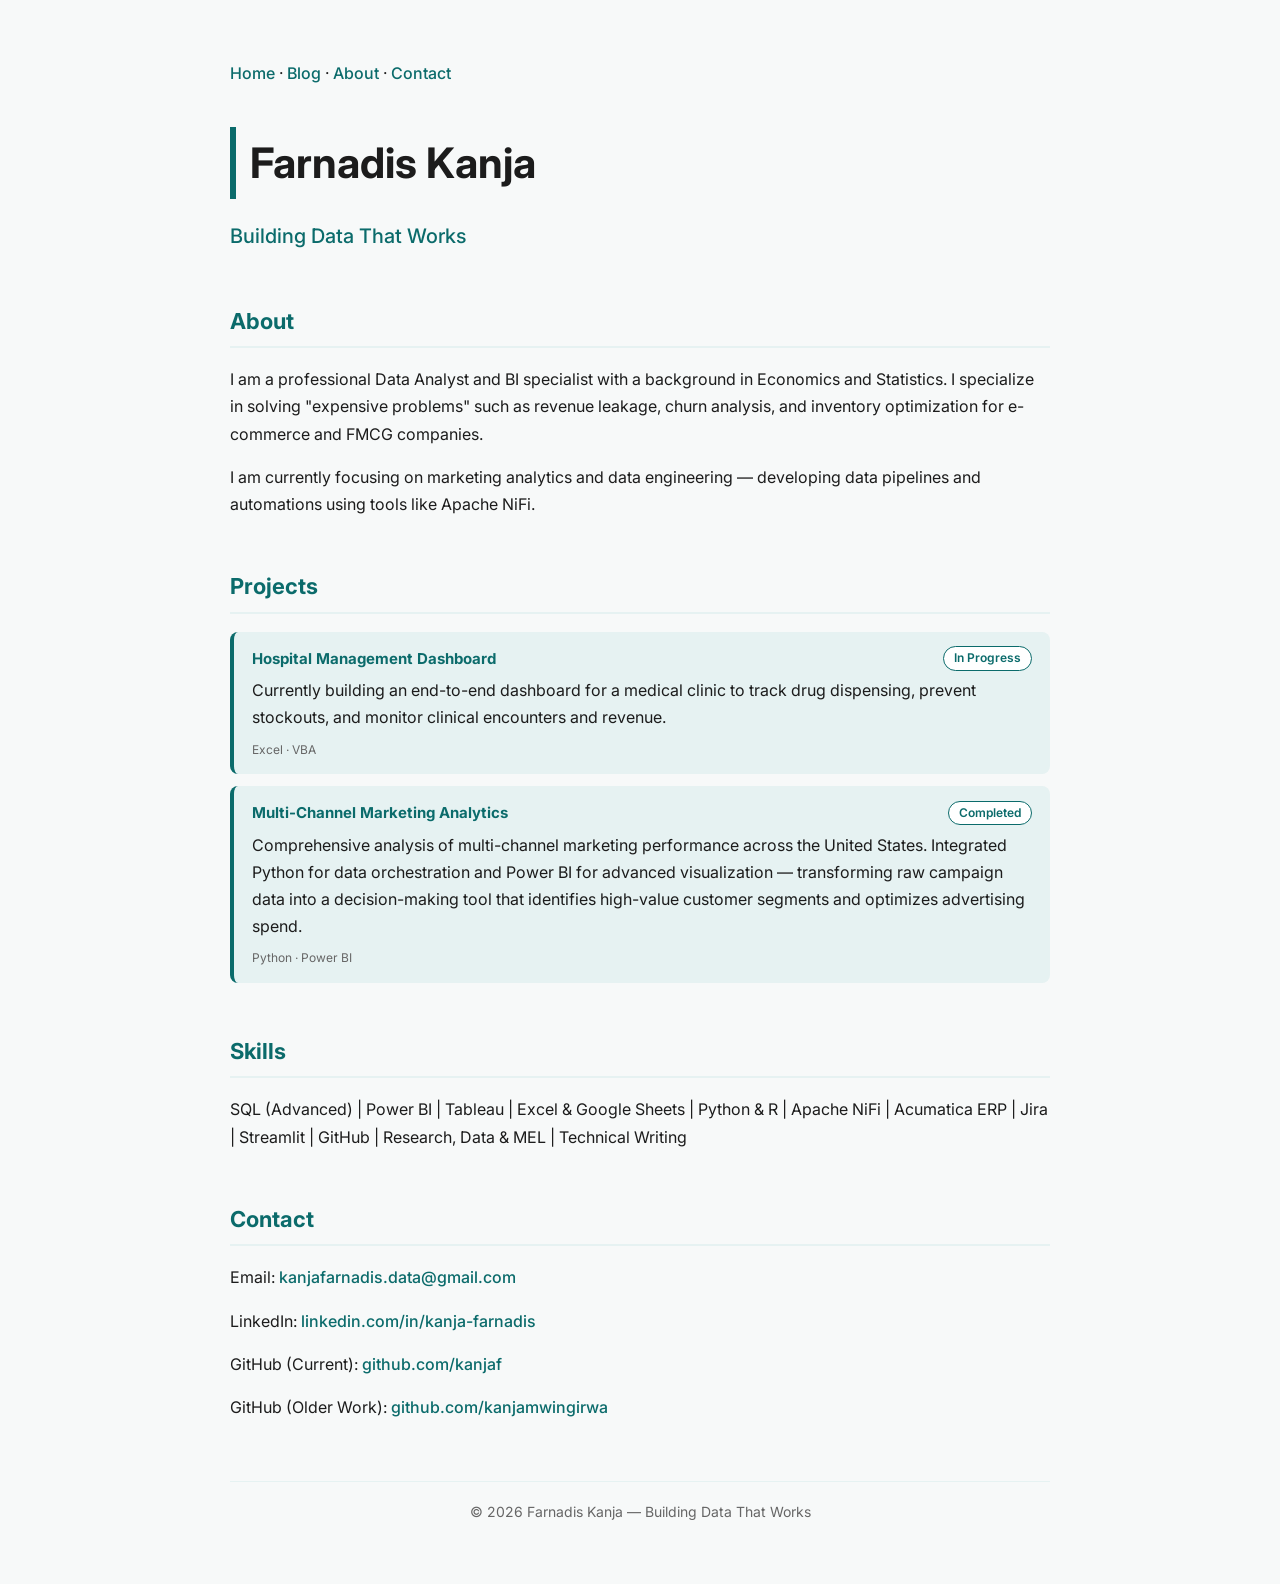
==== commit 5c99e458: "Update index.html" ====
--- a/index.html
+++ b/index.html
@@ -3,8 +3,8 @@
 <head>
   <meta charset="UTF-8" />
   <meta name="viewport" content="width=device-width, initial-scale=1.0" />
-  <meta name="description" content="Marketing Performance & Budget Optimization Dashboard — Farnadis Kanja" />
-  <title>Marketing Analytics | Farnadis Kanja</title>
+  <meta name="description" content="Farnadis Kanja — Data Analyst and BI Specialist solving revenue leakage, churn, and inventory problems." />
+  <title>Farnadis Kanja | Building Data That Works</title>
   <link href="https://fonts.googleapis.com/css2?family=Inter:wght@300;500;700&display=swap" rel="stylesheet">
   <style>
     :root {
@@ -21,44 +21,24 @@
       line-height: 1.7;
     }
     h1 {
-      font-size: 36px;
+      font-size: 42px;
       margin-bottom: 5px;
       font-weight: 700;
       border-left: 6px solid var(--teal);
       padding-left: 14px;
-      line-height: 1.2;
     }
     .tagline {
       color: var(--teal);
-      font-size: 16px;
-      margin-bottom: 10px;
+      font-size: 20px;
+      margin-bottom: 40px;
       font-weight: 500;
-      padding-left: 20px;
-    }
-    .status-badge {
-      display: inline-block;
-      font-size: 12px;
-      font-weight: 600;
-      color: var(--teal);
-      background: var(--teal-soft);
-      border: 1px solid var(--teal);
-      border-radius: 20px;
-      padding: 2px 12px;
-      margin-left: 20px;
-      margin-bottom: 30px;
     }
     h2 {
-      font-size: 20px;
-      margin-top: 44px;
+      font-size: 22px;
+      margin-top: 50px;
       color: var(--teal);
       border-bottom: 2px solid var(--teal-soft);
       padding-bottom: 6px;
-    }
-    h3 {
-      font-size: 16px;
-      color: var(--teal);
-      margin-top: 20px;
-      margin-bottom: 6px;
     }
     a {
       color: var(--teal);
@@ -70,119 +50,52 @@
       margin-bottom: 40px;
       font-size: 16px;
     }
-
-    /* KPI cards */
-    .kpi-grid {
-      display: grid;
-      grid-template-columns: repeat(auto-fit, minmax(160px, 1fr));
-      gap: 14px;
-      margin: 20px 0;
-    }
-    .kpi-card {
-      background: var(--teal-soft);
-      border-left: 4px solid var(--teal);
-      border-radius: 8px;
-      padding: 14px 16px;
-    }
-    .kpi-card .kpi-value {
-      font-size: 26px;
-      font-weight: 700;
-      color: var(--teal);
-      line-height: 1.1;
-    }
-    .kpi-card .kpi-label {
-      font-size: 12px;
-      color: #555;
-      margin-top: 4px;
-    }
-    .kpi-card .kpi-note {
-      font-size: 11px;
-      color: #888;
-      margin-top: 2px;
-    }
-
-    /* Dashboard screenshot */
-    .dashboard-img {
-      width: 100%;
-      border-radius: 10px;
-      border: 1px solid #d0e4e4;
-      margin: 20px 0;
-      box-shadow: 0 4px 16px rgba(11,107,107,0.1);
-    }
-
-    /* Tech stack pills */
-    .pill-group {
-      display: flex;
-      flex-wrap: wrap;
-      gap: 8px;
-      margin: 14px 0;
-    }
-    .pill {
-      background: var(--teal-soft);
-      border: 1px solid var(--teal);
-      color: var(--teal);
-      font-size: 13px;
-      font-weight: 500;
-      border-radius: 20px;
-      padding: 3px 14px;
-    }
-
-    /* Insights list */
-    .insight-list {
+    .project-list {
       list-style: none;
       padding: 0;
       margin: 0;
     }
-    .insight-list li {
+    .project-list li {
       background: var(--teal-soft);
+      padding: 14px 18px;
+      margin-bottom: 12px;
+      border-radius: 8px;
       border-left: 4px solid var(--teal);
-      border-radius: 8px;
-      padding: 12px 16px;
-      margin-bottom: 10px;
-      font-size: 14px;
+      transition: box-shadow 0.2s, transform 0.15s;
     }
-    .insight-list li strong {
+    .project-list li:hover {
+      box-shadow: 0 3px 14px rgba(11,107,107,0.13);
+      transform: translateY(-2px);
+    }
+    .project-list li a {
+      display: block;
+      color: #1c1c1c;
+      font-weight: 400;
+    }
+    .proj-meta {
+      display: flex;
+      align-items: center;
+      justify-content: space-between;
+      margin-bottom: 6px;
+    }
+    .proj-meta strong {
       color: var(--teal);
-      display: block;
-      margin-bottom: 2px;
+      font-size: 15px;
     }
-
-    /* Links row */
-    .links-row {
-      display: flex;
-      gap: 14px;
-      flex-wrap: wrap;
-      margin: 20px 0;
+    .proj-tag {
+      font-size: 12px;
+      font-weight: 600;
+      color: var(--teal);
+      background: #fff;
+      border: 1px solid var(--teal);
+      border-radius: 20px;
+      padding: 1px 10px;
     }
-    .link-btn {
-      display: inline-flex;
-      align-items: center;
-      gap: 8px;
-      background: var(--teal);
-      color: #fff !important;
-      font-size: 14px;
-      font-weight: 600;
-      padding: 10px 20px;
-      border-radius: 8px;
-      text-decoration: none !important;
-      transition: background 0.2s, transform 0.15s;
+    .proj-tools {
+      font-size: 12px;
+      color: #666;
+      margin-top: 8px;
     }
-    .link-btn:hover {
-      background: #094f4f;
-      transform: translateY(-1px);
-      text-decoration: none !important;
-    }
-    .link-btn.outline {
-      background: transparent;
-      color: var(--teal) !important;
-      border: 2px solid var(--teal);
-    }
-    .link-btn.outline:hover {
-      background: var(--teal-soft);
-    }
-
-    p { margin-bottom: 12px; font-size: 15px; }
-
     footer {
       margin-top: 60px;
       font-size: 14px;
@@ -196,145 +109,60 @@
 <body>
 
   <nav class="nav">
-    <a href="../index.html">Home</a> ·
-    <a href="../articles/index.html">Blog</a> ·
-    <a href="../about.html">About</a> ·
-    <a href="../contact.html">Contact</a>
+    <a href="index.html">Home</a> ·
+    <a href="articles/index.html">Blog</a> ·
+    <a href="about.html">About</a> ·
+    <a href="contact.html">Contact</a>
   </nav>
 
-  <h1>Marketing Performance &amp; Budget Optimization Dashboard</h1>
-  <p class="tagline">Multi-channel marketing analysis · United States</p>
-  <span class="status-badge">Completed</span>
+  <h1>Farnadis Kanja</h1>
+  <p class="tagline">Building Data That Works</p>
 
-  <!-- Links -->
-  <div class="links-row">
-    <a class="link-btn" href="https://github.com/kanjaf/Marketing_Campaign_Analysis" target="_blank" rel="noopener noreferrer">
-      <!-- GitHub icon -->
-      <svg width="16" height="16" viewBox="0 0 24 24" fill="white" xmlns="http://www.w3.org/2000/svg">
-        <path d="M12 0C5.37 0 0 5.37 0 12c0 5.31 3.435 9.795 8.205 11.385.6.105.825-.255.825-.57 0-.285-.015-1.23-.015-2.235-3.015.555-3.795-.735-4.035-1.41-.135-.345-.72-1.41-1.23-1.695-.42-.225-1.02-.78-.015-.795.945-.015 1.62.87 1.845 1.23 1.08 1.815 2.805 1.305 3.495.99.105-.78.42-1.305.765-1.605-2.67-.3-5.46-1.335-5.46-5.925 0-1.305.465-2.385 1.23-3.225-.12-.3-.54-1.53.12-3.18 0 0 1.005-.315 3.3 1.23.96-.27 1.98-.405 3-.405s2.04.135 3 .405c2.295-1.56 3.3-1.23 3.3-1.23.66 1.65.24 2.88.12 3.18.765.84 1.23 1.905 1.23 3.225 0 4.605-2.805 5.625-5.475 5.925.435.375.81 1.095.81 2.22 0 1.605-.015 2.895-.015 3.3 0 .315.225.69.825.57A12.02 12.02 0 0 0 24 12c0-6.63-5.37-12-12-12z"/>
-      </svg>
-      GitHub Repo
-    </a>
-    <a class="link-btn outline" href="https://colab.research.google.com/drive/1gY-0YJ2Y0Zr2KJ2oaWGZYse2uiahQ6HK#scrollTo=WPK18uAO9vUw" target="_blank" rel="noopener noreferrer">
-      <!-- Colab icon -->
-      <svg width="16" height="16" viewBox="0 0 24 24" fill="#0b6b6b" xmlns="http://www.w3.org/2000/svg">
-        <path d="M16.9 4.8C13.7 1.6 8.8 1.3 5.2 4L6.6 5.4c2.8-2 6.7-1.7 9.2.8 2.7 2.7 2.7 7.2 0 9.9-2.5 2.5-6.4 2.8-9.2.8L5.2 18.3c3.6 2.7 8.5 2.4 11.7-.8 3.5-3.6 3.5-9.2 0-12.7z"/>
-        <path d="M7.1 19.2c3.2 3.2 8.1 3.5 11.7.8L17.4 18.6c-2.8 2-6.7 1.7-9.2-.8-2.7-2.7-2.7-7.2 0-9.9 2.5-2.5 6.4-2.8 9.2-.8l1.4-1.4C15.2.9 10.3 1.2 7.1 4.4c-3.5 3.5-3.5 9.3 0 12.8z"/>
-      </svg>
-      Python Notebook
-    </a>
-  </div>
-
-  <!-- KPIs -->
-  <h2>Key Metrics</h2>
-  <div class="kpi-grid">
-    <div class="kpi-card">
-      <div class="kpi-value">6.01</div>
-      <div class="kpi-label">Average ROAS</div>
-      <div class="kpi-note">Consistent throughout</div>
-    </div>
-    <div class="kpi-card">
-      <div class="kpi-value">$32.10</div>
-      <div class="kpi-label">Average CPC</div>
-      <div class="kpi-note">Google Ads highest</div>
-    </div>
-    <div class="kpi-card">
-      <div class="kpi-value">$633.78</div>
-      <div class="kpi-label">Average CPA</div>
-      <div class="kpi-note">Instagram most expensive</div>
-    </div>
-    <div class="kpi-card">
-      <div class="kpi-value">8.03%</div>
-      <div class="kpi-label">Avg Conversion Rate</div>
-      <div class="kpi-note">Stable across segments</div>
-    </div>
-  </div>
-
-  <!-- Dashboard screenshot -->
-  <h2>Dashboard</h2>
-  <img src="../tiger.jpg" alt="Marketing Performance Dashboard" class="dashboard-img" onerror="this.style.display='none'">
-  <p style="font-size:13px; color:#888;">Power BI dashboard showing revenue trends, segment performance, and geographic heatmaps.</p>
-
-  <!-- Problem -->
-  <h2>The Problem</h2>
+  <h2>About</h2>
   <p>
-    A marketing team was running campaigns across multiple paid channels, but leadership had no visibility into which campaigns were truly profitable and which were wasting budget. Decisions were based on traffic volume rather than financial efficiency.
+    I am a professional Data Analyst and BI specialist with a background in Economics and Statistics. I specialize in solving "expensive problems" such as revenue leakage, churn analysis, and inventory optimization for e-commerce and FMCG companies.
   </p>
   <p>
-    As the marketing analyst, the task was to evaluate campaign performance by calculating key KPIs — CTR, conversion rate, CPA, ROAS, and ROI — then identify which channels generate efficient returns, which underperform, and how budget should be redistributed.
+    I am currently focusing on marketing analytics and data engineering — developing data pipelines and automations using tools like Apache NiFi.
   </p>
 
-  <!-- Tech stack -->
-  <h2>Tech Stack</h2>
-  <div class="pill-group">
-    <span class="pill">Python (Pandas)</span>
-    <span class="pill">NumPy</span>
-    <span class="pill">Seaborn</span>
-    <span class="pill">Power BI Desktop</span>
-    <span class="pill">12,000+ records</span>
-    <span class="pill">ROAS / CPA / CVR</span>
-    <span class="pill">Attribution Modeling</span>
-  </div>
+  <h2>Projects</h2>
+  <ul class="project-list">
 
-  <!-- Features -->
-  <h2>Key Features</h2>
-  <ul class="insight-list">
     <li>
-      <strong>Executive Summary Layer</strong>
-      High-level KPI cards with automated trend insights (e.g., "Google Ads Highest CPC").
+      <a href="projects/index.html">
+        <div class="proj-meta">
+          <strong>Hospital Management Dashboard</strong>
+          <span class="proj-tag">In Progress</span>
+        </div>
+        Currently building an end-to-end dashboard for a medical clinic to track drug dispensing, prevent stockouts, and monitor clinical encounters and revenue.
+        <div class="proj-tools">Excel · VBA</div>
+      </a>
     </li>
+
     <li>
-      <strong>Normalized Performance Tracking</strong>
-      A custom Average Daily Revenue trend line that corrects for calendar artifacts like the February dip.
+      <a href="projects/marketing-analytics.html">
+        <div class="proj-meta">
+          <strong>Multi-Channel Marketing Analytics</strong>
+          <span class="proj-tag">Completed</span>
+        </div>
+        Comprehensive analysis of multi-channel marketing performance across the United States. Integrated Python for data orchestration and Power BI for advanced visualization — transforming raw campaign data into a decision-making tool that identifies high-value customer segments and optimizes advertising spend.
+        <div class="proj-tools">Python · Power BI</div>
+      </a>
     </li>
-    <li>
-      <strong>Hierarchical Deep-Dives</strong>
-      Matrix views allowing stakeholders to drill down from broad demographics (Age) to specific personas (Tech Enthusiasts).
-    </li>
-    <li>
-      <strong>Geographic Heatmaps</strong>
-      Performance-coded mapping to identify profitable markets vs. high-cost regions.
-    </li>
+
   </ul>
 
-  <!-- Insights -->
-  <h2>Top Insights &amp; Recommendations</h2>
-  <ul class="insight-list">
-    <li>
-      <strong>Scale the Power Persona</strong>
-      Women aged 35–44 (Tech Enthusiasts) represent the highest efficiency with an 8.12% CVR and 6.04x ROAS.
-    </li>
-    <li>
-      <strong>Budget Reallocation</strong>
-      Houston identified as a high-potential market where CPA is $10 lower than the New York average.
-    </li>
-    <li>
-      <strong>Efficiency Caps</strong>
-      Recommended a $645 CPA ceiling for the Men 25–34 Health segment to protect net margins.
-    </li>
-    <li>
-      <strong>Targeting Audit</strong>
-      Data proved "All Ages" broad targeting significantly underperforms compared to niche demographic segments.
-    </li>
-    <li>
-      <strong>Double Down on Facebook</strong>
-      Facebook shows strong CVR relative to cost — increasing allocation here improves overall portfolio efficiency.
-    </li>
-  </ul>
+  <h2>Skills</h2>
+  <p>
+    SQL (Advanced) | Power BI | Tableau | Excel &amp; Google Sheets | Python &amp; R | Apache NiFi | Acumatica ERP | Jira | Streamlit | GitHub | Research, Data &amp; MEL | Technical Writing
+  </p>
 
-  <!-- Python -->
-  <h2>Data Transformation (Python)</h2>
-  <p>To ensure data integrity, a Python pipeline was used to:</p>
-  <ul class="insight-list">
-    <li>Handle missing values (NaN and NaT) to prevent visual artifacts in Power BI.</li>
-    <li>Validate data types for all financial metrics.</li>
-    <li>Generate high-density Seaborn heatmaps to cross-validate conversion clusters.</li>
-  </ul>
-
-  <div class="links-row" style="margin-top: 30px;">
-    <a class="link-btn" href="https://github.com/kanjaf/Marketing_Campaign_Analysis" target="_blank" rel="noopener noreferrer">View on GitHub</a>
-    <a class="link-btn outline" href="https://colab.research.google.com/drive/1gY-0YJ2Y0Zr2KJ2oaWGZYse2uiahQ6HK#scrollTo=WPK18uAO9vUw" target="_blank" rel="noopener noreferrer">Open Python Notebook</a>
-  </div>
+  <h2>Contact</h2>
+  <p>Email: <a href="mailto:kanjafarnadis.data@gmail.com">kanjafarnadis.data@gmail.com</a></p>
+  <p>LinkedIn: <a href="https://www.linkedin.com/in/kanja-farnadis" target="_blank" rel="noopener noreferrer">linkedin.com/in/kanja-farnadis</a></p>
+  <p>GitHub (Current): <a href="https://github.com/kanjaf" target="_blank" rel="noopener noreferrer">github.com/kanjaf</a></p>
+  <p>GitHub (Older Work): <a href="https://github.com/kanjamwingirwa" target="_blank" rel="noopener noreferrer">github.com/kanjamwingirwa</a></p>
 
   <footer>
     © 2026 Farnadis Kanja — Building Data That Works
